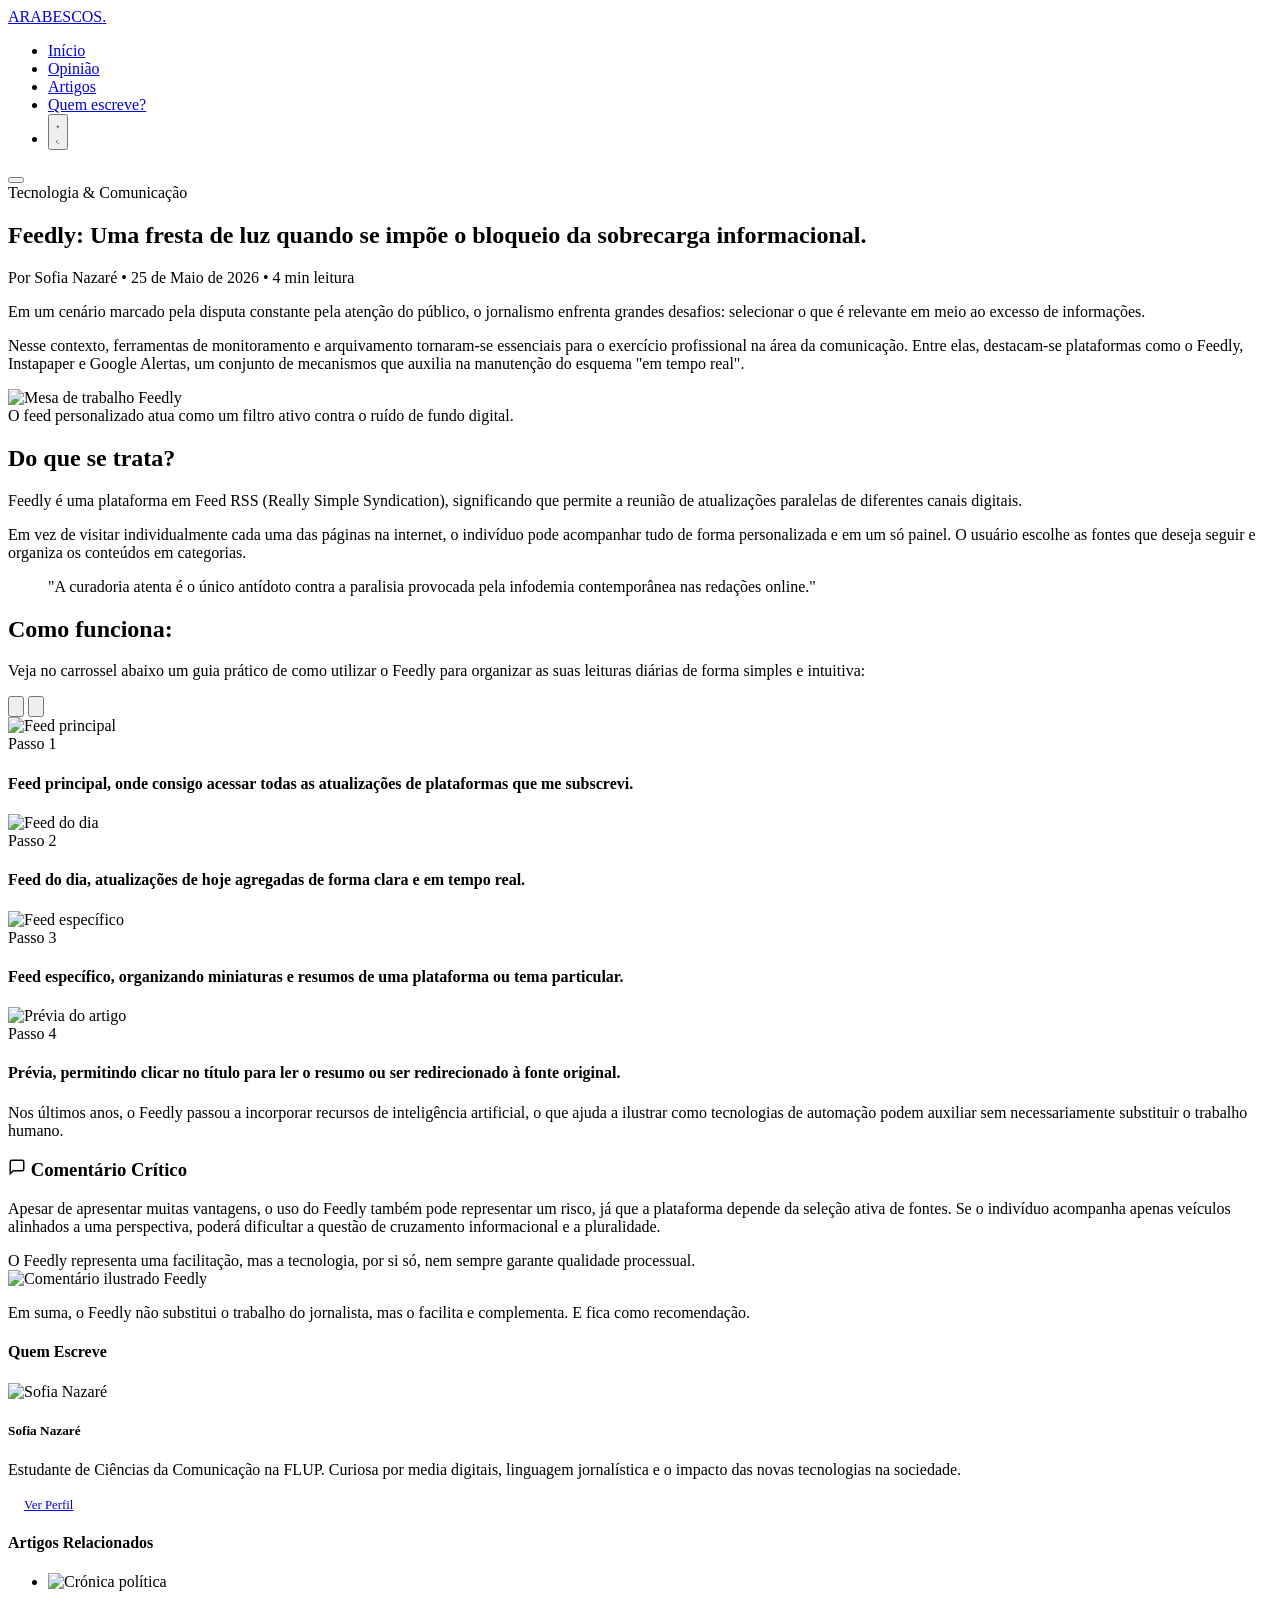
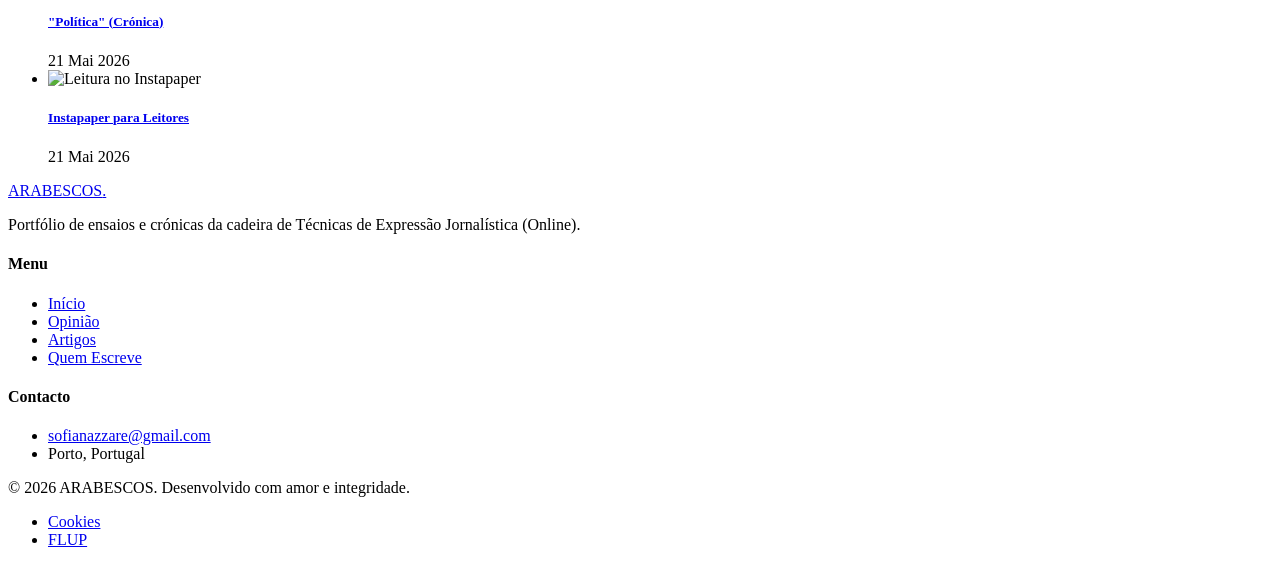
==== artigo-feedly.html @ 0fa6630d "Add files via upload primeiro push" ====
<!DOCTYPE html>
<html lang="pt" data-theme="light">
<head>
  <meta charset="UTF-8">
  <meta name="viewport" content="width=device-width, initial-scale=1.0">
  <meta http-equiv="X-UA-Compatible" content="ie=edge">
  
  <title>Feedly: Uma fresta de luz | ARABESCOS</title>
  <meta name="description" content="Feedly: Uma fresta de luz quando se impõe o bloqueio da sobrecarga informacional. Leia o artigo de Sofia Nazaré.">
  <meta name="keywords" content="feedly, rss, fluxos informacionais, sobrecarga de informação, jornalismo">
  <meta name="author" content="Sofia Nazaré">
  
  <link rel="icon" href="https://duyn491kcolsw.cloudfront.net/files/2s/2sd/2sd9d9.ico" type="image/x-icon">
  <link rel="stylesheet" href="css/style.css">
</head>
<body>

  <!-- Reading Progress Bar -->
  <div class="reading-progress-container">
    <div id="reading-progress" class="reading-progress-bar"></div>
  </div>

  <!-- Main Header -->
  <header class="main-header" id="main-header">
    <div class="container header-container">
      <a href="index.html" class="logo" id="logo-brand">
        ARABESCOS<span>.</span>
      </a>
      
      <nav>
        <ul class="nav-menu" id="nav-menu">
          <li><a href="index.html" class="nav-link" id="nav-home">Início</a></li>
          <li><a href="opiniao.html" class="nav-link active" id="nav-opiniao">Opinião</a></li>
          <li><a href="artigos.html" class="nav-link" id="nav-artigos">Artigos</a></li>
          <li><a href="sobre-nos.html" class="nav-link" id="nav-about">Quem escreve?</a></li>
          <li class="theme-toggle-container">
            <button id="theme-toggle" class="theme-toggle-btn" aria-label="Alternar Tema Claro/Escuro">
              <svg class="sun-icon" viewBox="0 0 24 24">
                <path d="M12 7c-2.76 0-5 2.24-5 5s2.24 5 5 5 5-2.24 5-5-2.24-5-5-5zM2 13h2c.55 0 1-.45 1-1s-.45-1-1-1H2c-.55 0-1 .45-1 1s.45 1 1 1zm18 0h2c.55 0 1-.45 1-1s-.45-1-1-1h-2c-.55 0-1 .45-1 1s.45 1 1 1zM11 2v2c0 .55.45 1 1 1s1-.45 1-1V2c0-.55-.45-1-1-1s-1 .45-1 1zm0 18v2c0 .55.45 1 1 1s1-.45 1-1v-2c0-.55-.45-1-1-1s-1 .45-1 1zM5.99 4.58c-.39-.39-1.03-.39-1.41 0s-.39 1.03 0 1.41l1.06 1.06c.39.39 1.03.39 1.41 0s.39-1.03 0-1.41L5.99 4.58zm12.37 12.37c-.39-.39-1.03-.39-1.41 0s-.39 1.03 0 1.41l1.06 1.06c.39.39 1.03.39 1.41 0s.39-1.03 0-1.41l-1.06-1.06zm1.06-12.37c-.39-.39-1.03-.39-1.41 0l-1.06 1.06c-.39.39-.39 1.03 0 1.41s1.03.39 1.41 0l1.06-1.06c.39-.38.39-1.02 0-1.41zm-12.37 12.37c-.39-.39-1.03-.39-1.41 0l-1.06 1.06c-.39.39-.39 1.03 0 1.41s1.03.39 1.41 0l1.06-1.06c.38-.39.38-1.03 0-1.41z"/>
              </svg>
              <svg class="moon-icon" viewBox="0 0 24 24">
                <path d="M12.3 22h-.1c-5.5 0-10-4.5-10-10C2.2 6.8 6.3 2.5 11.5 2c.5-.1 1 .3 1 .8s-.2.9-.7 1.1c-3.6 1.3-6 4.7-6 8.5 0 4.7 3.9 8.5 8.7 8.5 2.5 0 4.8-1.1 6.4-2.9.3-.4.9-.5 1.3-.2s.5.9.2 1.3c-2 2.4-5 3.9-8.1 3.9z"/>
              </svg>
            </button>
          </li>
        </ul>
      </nav>
      
      <button class="mobile-toggle" id="menu-toggle" aria-label="Abrir Menu">
        <span></span>
        <span></span>
        <span></span>
      </button>
    </div>
  </header>

  <!-- Article Header -->
  <section class="article-header fade-in">
    <div class="container">
      <span class="article-header-meta">Tecnologia & Comunicação</span>
      <h1 class="article-header-title">Feedly: Uma fresta de luz quando se impõe o bloqueio da sobrecarga informacional.</h1>
      <div class="article-header-info">
        <span>Por Sofia Nazaré</span>
        <span>•</span>
        <span>25 de Maio de 2026</span>
        <span>•</span>
        <span>4 min leitura</span>
      </div>
    </div>
  </section>

  <!-- Post Layout -->
  <main class="container post-layout fade-in">
    <!-- Article Body -->
    <article class="post-body">
      <p>Em um cenário marcado pela disputa constante pela atenção do público, o jornalismo enfrenta grandes desafios: selecionar o que é relevante em meio ao excesso de informações.</p>
      
      <p>Nesse contexto, ferramentas de monitoramento e arquivamento tornaram-se essenciais para o exercício profissional na área da comunicação. Entre elas, destacam-se plataformas como o Feedly, Instapaper e Google Alertas, um conjunto de mecanismos que auxilia na manutenção do esquema "em tempo real".</p>
      
      <div class="post-image-box">
        <img src="https://83acf21416.cbaul-cdnwnd.com/0bd7acf3192e547ef66bab210b5537e1/200000068-332bd332be/WhatsApp%20Image%202026-05-22%20at%2011.35.14-0.jpeg?ph=83acf21416" alt="Mesa de trabalho Feedly">
        <div class="post-image-caption">O feed personalizado atua como um filtro ativo contra o ruído de fundo digital.</div>
      </div>

      <h2>Do que se trata?</h2>
      <p>Feedly é uma plataforma em Feed RSS (Really Simple Syndication), significando que permite a reunião de atualizações paralelas de diferentes canais digitais.</p>
      
      <p>Em vez de visitar individualmente cada uma das páginas na internet, o indivíduo pode acompanhar tudo de forma personalizada e em um só painel. O usuário escolhe as fontes que deseja seguir e organiza os conteúdos em categorias.</p>

      <blockquote>
        <p>"A curadoria atenta é o único antídoto contra a paralisia provocada pela infodemia contemporânea nas redações online."</p>
      </blockquote>

      <h2>Como funciona:</h2>
      <p>Veja no carrossel abaixo um guia prático de como utilizar o Feedly para organizar as suas leituras diárias de forma simples e intuitiva:</p>

      <!-- Carousel Component -->
      <div class="carousel-widget">
        <button class="carousel-btn carousel-btn-prev" aria-label="Slide anterior">
          <svg viewBox="0 0 24 24"><path d="M15 18l-6-6 6-6" stroke="currentColor" stroke-width="2" stroke-linecap="round" stroke-linejoin="round" fill="none"/></svg>
        </button>
        <button class="carousel-btn carousel-btn-next" aria-label="Próximo slide">
          <svg viewBox="0 0 24 24"><path d="M9 18l6-6-6-6" stroke="currentColor" stroke-width="2" stroke-linecap="round" stroke-linejoin="round" fill="none"/></svg>
        </button>

        <div class="carousel-container">
          <!-- Slide 1 -->
          <div class="carousel-slide">
            <div class="carousel-img-container">
              <img src="https://83acf21416.cbaul-cdnwnd.com/0bd7acf3192e547ef66bab210b5537e1/200000066-40ae740ae8/WhatsApp%20Image%202026-05-22%20at%2011.35.14.jpeg?ph=83acf21416" alt="Feed principal" class="carousel-img">
            </div>
            <div class="carousel-slide-content">
              <span class="carousel-slide-number">Passo 1</span>
              <h4 class="carousel-slide-title">Feed principal, onde consigo acessar todas as atualizações de plataformas que me subscrevi.</h4>
            </div>
          </div>
          <!-- Slide 2 -->
          <div class="carousel-slide">
            <div class="carousel-img-container">
              <img src="https://83acf21416.cbaul-cdnwnd.com/0bd7acf3192e547ef66bab210b5537e1/200000070-5a5155a517/WhatsApp%20Image%202026-05-22%20at%2011.38.28.jpeg?ph=83acf21416" alt="Feed do dia" class="carousel-img">
            </div>
            <div class="carousel-slide-content">
              <span class="carousel-slide-number">Passo 2</span>
              <h4 class="carousel-slide-title">Feed do dia, atualizações de hoje agregadas de forma clara e em tempo real.</h4>
            </div>
          </div>
          <!-- Slide 3 -->
          <div class="carousel-slide">
            <div class="carousel-img-container">
              <img src="https://83acf21416.cbaul-cdnwnd.com/0bd7acf3192e547ef66bab210b5537e1/200000072-c37d8c37da/WhatsApp%20Image%202026-05-22%20at%2011.39.54.jpeg?ph=83acf21416" alt="Feed específico" class="carousel-img">
            </div>
            <div class="carousel-slide-content">
              <span class="carousel-slide-number">Passo 3</span>
              <h4 class="carousel-slide-title">Feed específico, organizando miniaturas e resumos de uma plataforma ou tema particular.</h4>
            </div>
          </div>
          <!-- Slide 4 -->
          <div class="carousel-slide">
            <div class="carousel-img-container">
              <img src="https://83acf21416.cbaul-cdnwnd.com/0bd7acf3192e547ef66bab210b5537e1/200000074-599385993a/WhatsApp%20Image%202026-05-22%20at%2011.49.11.jpeg?ph=83acf21416" alt="Prévia do artigo" class="carousel-img">
            </div>
            <div class="carousel-slide-content">
              <span class="carousel-slide-number">Passo 4</span>
              <h4 class="carousel-slide-title">Prévia, permitindo clicar no título para ler o resumo ou ser redirecionado à fonte original.</h4>
            </div>
          </div>
        </div>
        
        <div class="carousel-indicators"></div>
      </div>

      <p>Nos últimos anos, o Feedly passou a incorporar recursos de inteligência artificial, o que ajuda a ilustrar como tecnologias de automação podem auxiliar sem necessariamente substituir o trabalho humano.</p>

      <!-- Highlight Commentary -->
      <div class="commentary-box">
        <h3 class="commentary-title">
          <svg width="18" height="18" viewBox="0 0 24 24" fill="none" stroke="currentColor" stroke-width="2"><path d="M21 15a2 2 0 0 1-2 2H7l-4 4V5a2 2 0 0 1 2-2h14a2 2 0 0 1 2 2z"/></svg>
          Comentário Crítico
        </h3>
        <p>Apesar de apresentar muitas vantagens, o uso do Feedly também pode representar um risco, já que a plataforma depende da seleção ativa de fontes. Se o indivíduo acompanha apenas veículos alinhados a uma perspectiva, poderá dificultar a questão de cruzamento informacional e a pluralidade.</p>
        <p style="margin-bottom: 0;">O Feedly representa uma facilitação, mas a tecnologia, por si só, nem sempre garante qualidade processual.</p>
      </div>

      <div class="post-image-box">
        <img src="https://83acf21416.cbaul-cdnwnd.com/0bd7acf3192e547ef66bab210b5537e1/200000076-62f0262f04/WhatsApp%20Image%202026-05-22%20at%2012.28.25.jpeg?ph=83acf21416" alt="Comentário ilustrado Feedly">
      </div>

      <p>Em suma, o Feedly não substitui o trabalho do jornalista, mas o facilita e complementa. E fica como recomendação.</p>
    </article>

    <!-- Sidebar widgets -->
    <aside class="post-sidebar">
      <!-- Author Profile -->
      <div class="sidebar-widget">
        <h4 class="widget-title">Quem Escreve</h4>
        <div class="author-mini">
          <img src="https://83acf21416.cbaul-cdnwnd.com/0bd7acf3192e547ef66bab210b5537e1/200000002-5c93e5c940/WhatsApp%20Image%202026-03-25%20at%2023.38.52%20%281%29.jpeg?ph=83acf21416" alt="Sofia Nazaré" class="author-mini-img">
          <h5 class="author-mini-name">Sofia Nazaré</h5>
          <p class="author-mini-bio">Estudante de Ciências da Comunicação na FLUP. Curiosa por media digitais, linguagem jornalística e o impacto das novas tecnologias na sociedade.</p>
          <a href="sobre-nos.html" class="btn btn-outline" style="font-size:0.8rem; padding:0.5rem 1rem;">Ver Perfil</a>
        </div>
      </div>

      <!-- Related articles list -->
      <div class="sidebar-widget">
        <h4 class="widget-title">Artigos Relacionados</h4>
        <ul class="related-list">
          <li class="related-item">
            <img src="https://83acf21416.cbaul-cdnwnd.com/0bd7acf3192e547ef66bab210b5537e1/200000013-90c0790c09/WhatsApp%20Image%202026-03-26%20at%2000.16.03.webp?ph=83acf21416" alt="Crónica política" class="related-img">
            <div class="related-info">
              <h5 class="related-title"><a href="artigo-politica.html">"Política" (Crónica)</a></h5>
              <span class="related-date">21 Mai 2026</span>
            </div>
          </li>
          <li class="related-item">
            <img src="https://83acf21416.cbaul-cdnwnd.com/0bd7acf3192e547ef66bab210b5537e1/200000061-aa2aaaa2ad/WhatsApp%20Image%202026-05-20%20at%2014.17.01.webp?ph=83acf21416" alt="Leitura no Instapaper" class="related-img">
            <div class="related-info">
              <h5 class="related-title"><a href="artigo-instapaper.html">Instapaper para Leitores</a></h5>
              <span class="related-date">21 Mai 2026</span>
            </div>
          </li>
        </ul>
      </div>
    </aside>
  </main>

  <!-- Footer Component -->
  <footer class="main-footer" id="main-footer">
    <div class="container footer-grid">
      <div class="footer-brand">
        <a href="index.html" class="footer-logo">ARABESCOS<span>.</span></a>
        <p class="footer-desc">Portfólio de ensaios e crónicas da cadeira de Técnicas de Expressão Jornalística (Online).</p>
      </div>
      
      <div class="footer-links-widget">
        <h4 class="footer-widget-title">Menu</h4>
        <ul class="footer-links">
          <li><a href="index.html" class="footer-link">Início</a></li>
          <li><a href="opiniao.html" class="footer-link">Opinião</a></li>
          <li><a href="artigos.html" class="footer-link">Artigos</a></li>
          <li><a href="sobre-nos.html" class="footer-link">Quem Escreve</a></li>
        </ul>
      </div>

      <div class="footer-links-widget">
        <h4 class="footer-widget-title">Contacto</h4>
        <ul class="footer-links">
          <li><a href="mailto:sofianazzare@gmail.com" class="footer-link">sofianazzare@gmail.com</a></li>
          <li class="footer-link">Porto, Portugal</li>
        </ul>
      </div>
    </div>
    
    <div class="container footer-bottom">
      <div class="footer-copyright">
        &copy; 2026 ARABESCOS. Desenvolvido com amor e integridade.
      </div>
      <ul class="footer-bottom-links">
        <li><a href="#" class="footer-bottom-link">Cookies</a></li>
        <li><a href="https://www.flup.up.pt" target="_blank" class="footer-bottom-link">FLUP</a></li>
      </ul>
    </div>
  </footer>

  <script src="js/main.js"></script>
</body>
</html>
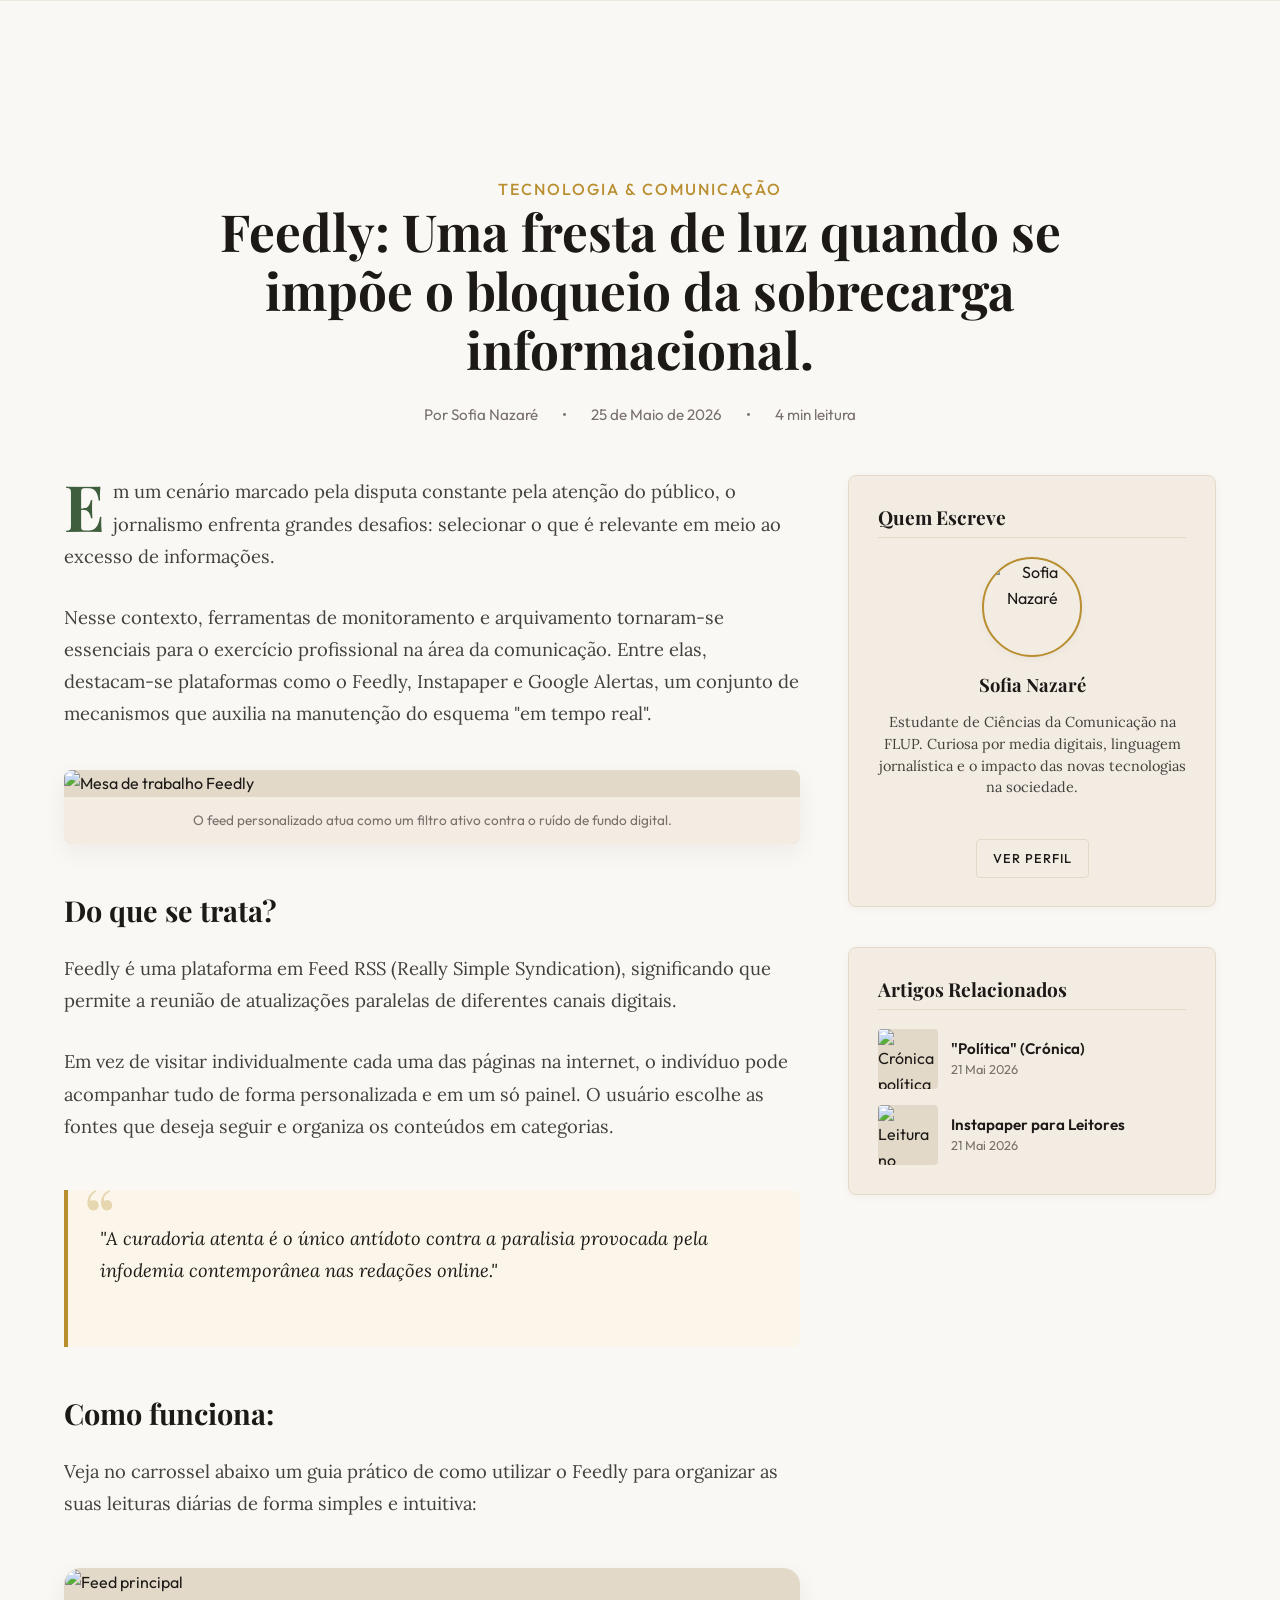
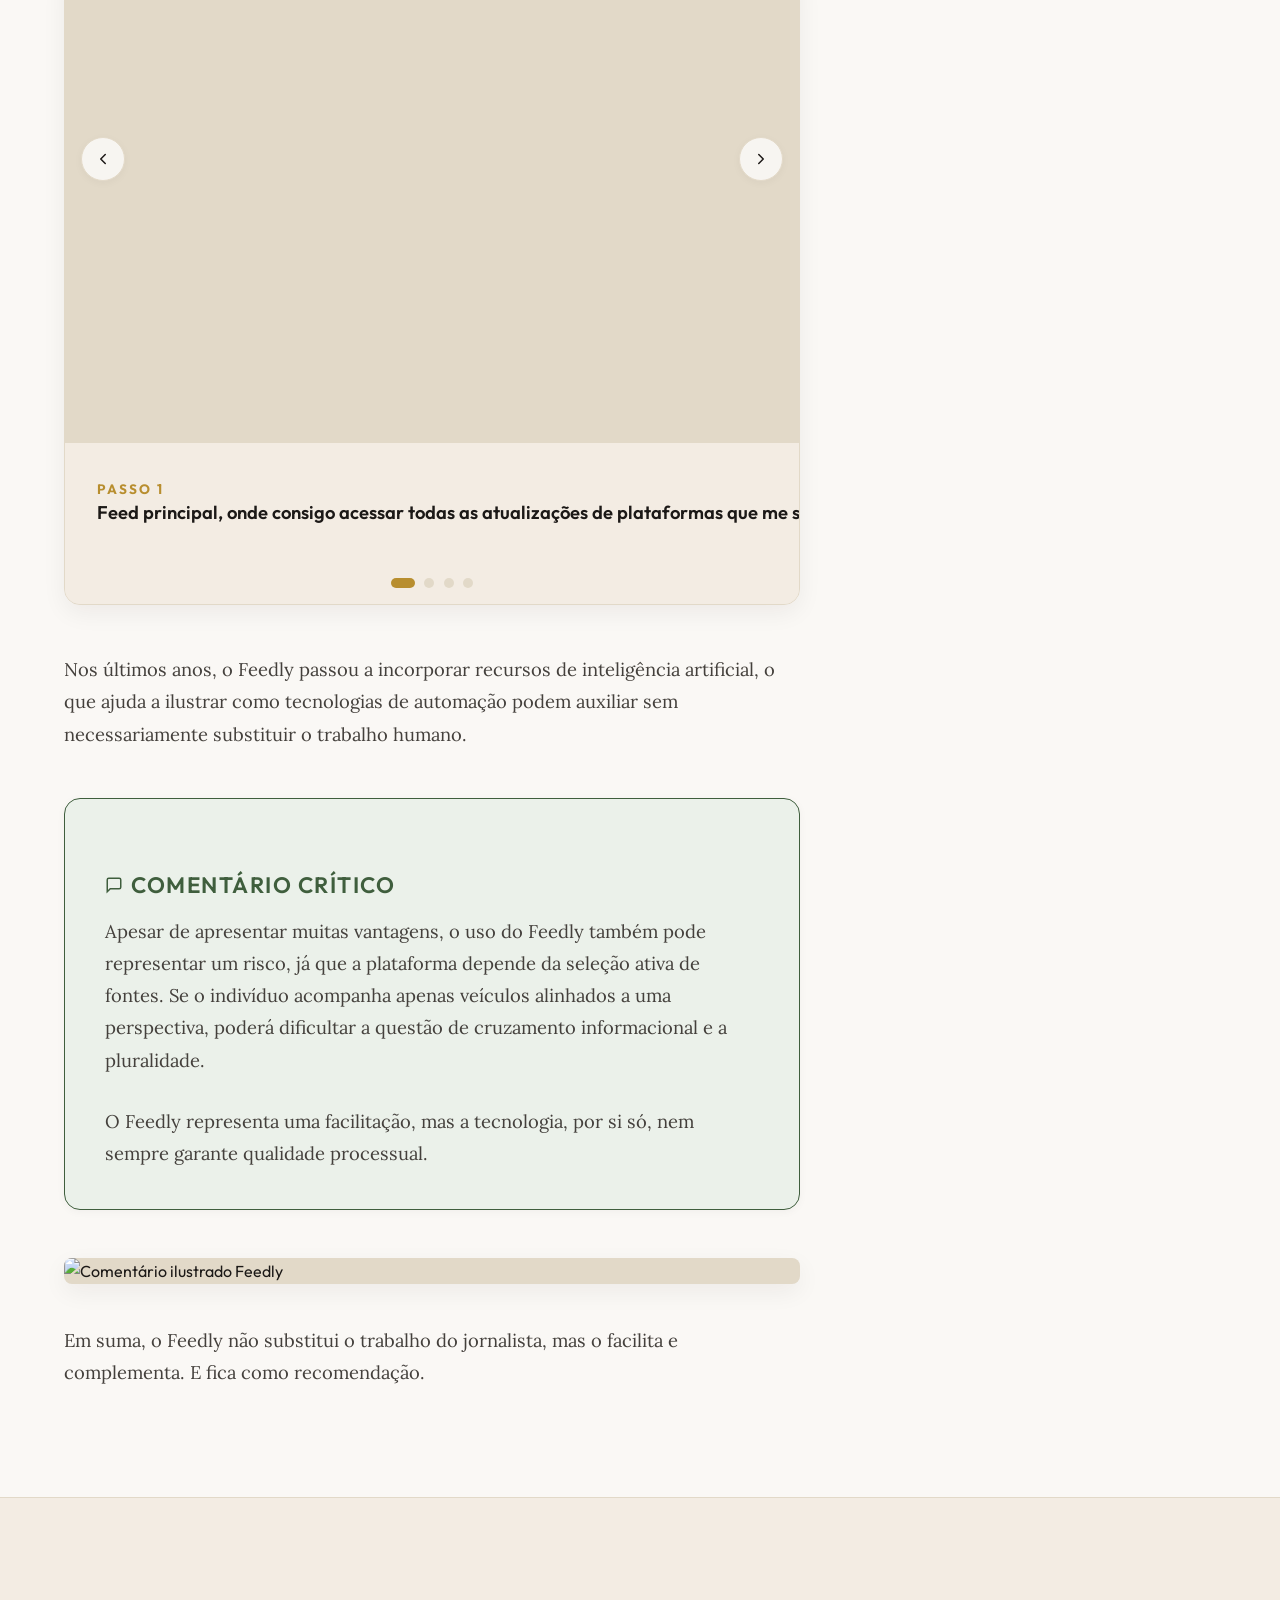
==== commit c3168990: "Add files via upload" ====
--- a/artigo-feedly.html
+++ b/artigo-feedly.html
@@ -20,39 +20,8 @@
     <div id="reading-progress" class="reading-progress-bar"></div>
   </div>
 
-  <!-- Main Header -->
-  <header class="main-header" id="main-header">
-    <div class="container header-container">
-      <a href="index.html" class="logo" id="logo-brand">
-        ARABESCOS<span>.</span>
-      </a>
-      
-      <nav>
-        <ul class="nav-menu" id="nav-menu">
-          <li><a href="index.html" class="nav-link" id="nav-home">Início</a></li>
-          <li><a href="opiniao.html" class="nav-link active" id="nav-opiniao">Opinião</a></li>
-          <li><a href="artigos.html" class="nav-link" id="nav-artigos">Artigos</a></li>
-          <li><a href="sobre-nos.html" class="nav-link" id="nav-about">Quem escreve?</a></li>
-          <li class="theme-toggle-container">
-            <button id="theme-toggle" class="theme-toggle-btn" aria-label="Alternar Tema Claro/Escuro">
-              <svg class="sun-icon" viewBox="0 0 24 24">
-                <path d="M12 7c-2.76 0-5 2.24-5 5s2.24 5 5 5 5-2.24 5-5-2.24-5-5-5zM2 13h2c.55 0 1-.45 1-1s-.45-1-1-1H2c-.55 0-1 .45-1 1s.45 1 1 1zm18 0h2c.55 0 1-.45 1-1s-.45-1-1-1h-2c-.55 0-1 .45-1 1s.45 1 1 1zM11 2v2c0 .55.45 1 1 1s1-.45 1-1V2c0-.55-.45-1-1-1s-1 .45-1 1zm0 18v2c0 .55.45 1 1 1s1-.45 1-1v-2c0-.55-.45-1-1-1s-1 .45-1 1zM5.99 4.58c-.39-.39-1.03-.39-1.41 0s-.39 1.03 0 1.41l1.06 1.06c.39.39 1.03.39 1.41 0s.39-1.03 0-1.41L5.99 4.58zm12.37 12.37c-.39-.39-1.03-.39-1.41 0s-.39 1.03 0 1.41l1.06 1.06c.39.39 1.03.39 1.41 0s.39-1.03 0-1.41l-1.06-1.06zm1.06-12.37c-.39-.39-1.03-.39-1.41 0l-1.06 1.06c-.39.39-.39 1.03 0 1.41s1.03.39 1.41 0l1.06-1.06c.39-.38.39-1.02 0-1.41zm-12.37 12.37c-.39-.39-1.03-.39-1.41 0l-1.06 1.06c-.39.39-.39 1.03 0 1.41s1.03.39 1.41 0l1.06-1.06c.38-.39.38-1.03 0-1.41z"/>
-              </svg>
-              <svg class="moon-icon" viewBox="0 0 24 24">
-                <path d="M12.3 22h-.1c-5.5 0-10-4.5-10-10C2.2 6.8 6.3 2.5 11.5 2c.5-.1 1 .3 1 .8s-.2.9-.7 1.1c-3.6 1.3-6 4.7-6 8.5 0 4.7 3.9 8.5 8.7 8.5 2.5 0 4.8-1.1 6.4-2.9.3-.4.9-.5 1.3-.2s.5.9.2 1.3c-2 2.4-5 3.9-8.1 3.9z"/>
-              </svg>
-            </button>
-          </li>
-        </ul>
-      </nav>
-      
-      <button class="mobile-toggle" id="menu-toggle" aria-label="Abrir Menu">
-        <span></span>
-        <span></span>
-        <span></span>
-      </button>
-    </div>
-  </header>
+  <!-- Main Header Placeholder -->
+  <header class="main-header" id="main-header"></header>
 
   <!-- Article Header -->
   <section class="article-header fade-in">
@@ -204,43 +173,8 @@
     </aside>
   </main>
 
-  <!-- Footer Component -->
-  <footer class="main-footer" id="main-footer">
-    <div class="container footer-grid">
-      <div class="footer-brand">
-        <a href="index.html" class="footer-logo">ARABESCOS<span>.</span></a>
-        <p class="footer-desc">Portfólio de ensaios e crónicas da cadeira de Técnicas de Expressão Jornalística (Online).</p>
-      </div>
-      
-      <div class="footer-links-widget">
-        <h4 class="footer-widget-title">Menu</h4>
-        <ul class="footer-links">
-          <li><a href="index.html" class="footer-link">Início</a></li>
-          <li><a href="opiniao.html" class="footer-link">Opinião</a></li>
-          <li><a href="artigos.html" class="footer-link">Artigos</a></li>
-          <li><a href="sobre-nos.html" class="footer-link">Quem Escreve</a></li>
-        </ul>
-      </div>
-
-      <div class="footer-links-widget">
-        <h4 class="footer-widget-title">Contacto</h4>
-        <ul class="footer-links">
-          <li><a href="mailto:sofianazzare@gmail.com" class="footer-link">sofianazzare@gmail.com</a></li>
-          <li class="footer-link">Porto, Portugal</li>
-        </ul>
-      </div>
-    </div>
-    
-    <div class="container footer-bottom">
-      <div class="footer-copyright">
-        &copy; 2026 ARABESCOS. Desenvolvido com amor e integridade.
-      </div>
-      <ul class="footer-bottom-links">
-        <li><a href="#" class="footer-bottom-link">Cookies</a></li>
-        <li><a href="https://www.flup.up.pt" target="_blank" class="footer-bottom-link">FLUP</a></li>
-      </ul>
-    </div>
-  </footer>
+  <!-- Footer Component Placeholder -->
+  <footer class="main-footer" id="main-footer"></footer>
 
   <script src="js/main.js"></script>
 </body>
--- a/css/style.css
+++ b/css/style.css
@@ -0,0 +1,1523 @@
+@import url('https://fonts.googleapis.com/css2?family=Inter:wght@300;400;500;600&family=Lora:ital,wght@0,400;0,500;0,600;1,400&family=Playfair+Display:ital,wght@0,400;0,600;0,700;1,400&family=Outfit:wght@300;400;500;600;700&display=swap');
+
+/* ==========================================================================
+   CSS VARIABLES & DESIGN SYSTEM (THEMES)
+   ========================================================================== */
+:root {
+  /* Colors - Light Theme (Default) */
+  --bg-primary: #FAF8F5;
+  /* Delicate cream paper */
+  --bg-secondary: #F3ECE3;
+  /* Warm greyish beige */
+  --bg-tertiary: #E8DEC9;
+  /* Deep accent beige */
+  --text-primary: #1C1917;
+  /* Warm charcoal */
+  --text-secondary: #44403C;
+  /* Stone grey */
+  --text-muted: #78716C;
+  /* Cool taupe */
+
+  --accent-green: #3F5E3D;
+  /* Sage Forest Green */
+  --accent-green-light: #EBF1EA;
+  --accent-gold: #B88E2F;
+  /* Rich Ochre Gold */
+  --accent-gold-light: #FBF6E9;
+
+  --border-color: #E2D9C8;
+  --selection-bg: #E3D4B6;
+  --selection-color: #1C1917;
+
+  /* Shadows & Elevations */
+  --shadow-sm: 0 2px 8px rgba(28, 25, 23, 0.04);
+  --shadow-md: 0 8px 24px rgba(28, 25, 23, 0.06);
+  --shadow-lg: 0 16px 48px rgba(28, 25, 23, 0.1);
+  --shadow-accent: 0 8px 30px rgba(63, 94, 61, 0.12);
+
+  /* Borders & Radii */
+  --radius-sm: 4px;
+  --radius-md: 8px;
+  --radius-lg: 16px;
+  --radius-round: 50%;
+
+  /* Transitions */
+  --transition-smooth: all 0.4s cubic-bezier(0.25, 0.8, 0.25, 1);
+  --transition-fast: all 0.2s ease;
+
+  /* Fonts */
+  --font-serif-heading: 'Playfair Display', Georgia, serif;
+  --font-serif-body: 'Lora', Palatino, serif;
+  --font-sans: 'Outfit', 'Inter', sans-serif;
+}
+
+[data-theme="dark"] {
+  /* Colors - Dark Theme */
+  --bg-primary: #0F0E0D;
+  /* Deep obsidian black */
+  --bg-secondary: #1A1816;
+  /* Charcoal ash card */
+  --bg-tertiary: #262320;
+  /* Dark bronze accent */
+  --text-primary: #F4F2EE;
+  /* Bright ivory */
+  --text-secondary: #D4CECE;
+  /* Silver stone */
+  --text-muted: #8E8883;
+  /* Muted ash */
+
+  --accent-green: #7BA078;
+  /* Brighter Sage Green */
+  --accent-green-light: #1A2219;
+  --accent-gold: #D6A845;
+  /* Antique gold */
+  --accent-gold-light: #2A2110;
+
+  --border-color: #2D2824;
+  --selection-bg: #4F432B;
+  --selection-color: #F4F2EE;
+
+  /* Shadows & Elevations */
+  --shadow-sm: 0 2px 8px rgba(0, 0, 0, 0.4);
+  --shadow-md: 0 8px 24px rgba(0, 0, 0, 0.6);
+  --shadow-lg: 0 16px 48px rgba(0, 0, 0, 0.8);
+  --shadow-accent: 0 8px 30px rgba(123, 160, 120, 0.15);
+}
+
+/* ==========================================================================
+   RESET & BASE STYLING
+   ========================================================================== */
+*,
+*::before,
+*::after {
+  box-sizing: border-box;
+  margin: 0;
+  padding: 0;
+}
+
+html {
+  font-size: 16px;
+  scroll-behavior: smooth;
+  -webkit-font-smoothing: antialiased;
+}
+
+body {
+  background-color: var(--bg-primary);
+  color: var(--text-primary);
+  font-family: var(--font-sans);
+  line-height: 1.625;
+  transition: var(--transition-smooth);
+  overflow-x: hidden;
+}
+
+::selection {
+  background-color: var(--selection-bg);
+  color: var(--selection-color);
+}
+
+/* Custom Scrollbar */
+::-webkit-scrollbar {
+  width: 10px;
+}
+
+::-webkit-scrollbar-track {
+  background: var(--bg-primary);
+}
+
+::-webkit-scrollbar-thumb {
+  background: var(--border-color);
+  border-radius: var(--radius-md);
+  border: 2px solid var(--bg-primary);
+}
+
+::-webkit-scrollbar-thumb:hover {
+  background: var(--text-muted);
+}
+
+/* Typography Base */
+h1,
+h2,
+h3,
+h4,
+h5,
+h6 {
+  font-family: var(--font-serif-heading);
+  font-weight: 700;
+  line-height: 1.25;
+  color: var(--text-primary);
+}
+
+p {
+  font-family: var(--font-serif-body);
+  font-size: 1.1rem;
+  color: var(--text-secondary);
+  margin-bottom: 1.5rem;
+}
+
+a {
+  color: var(--accent-green);
+  text-decoration: none;
+  transition: var(--transition-fast);
+}
+
+a:hover {
+  color: var(--accent-gold);
+}
+
+img {
+  max-width: 100%;
+  height: auto;
+  display: block;
+}
+
+/* ==========================================================================
+   REUSABLE UTILITIES & LAYOUTS
+   ========================================================================== */
+.container {
+  width: 100%;
+  max-width: 1200px;
+  margin: 0 auto;
+  padding: 0 1.5rem;
+}
+
+.section {
+  padding: 5rem 0;
+}
+
+.section-title {
+  font-size: 2.5rem;
+  text-align: center;
+  margin-bottom: 3rem;
+  position: relative;
+}
+
+.section-title::after {
+  content: '';
+  display: block;
+  width: 60px;
+  height: 2px;
+  background-color: var(--accent-gold);
+  margin: 1rem auto 0;
+}
+
+.text-center {
+  text-align: center;
+}
+
+/* Grid Layouts */
+.grid-2 {
+  display: grid;
+  grid-template-columns: repeat(2, 1fr);
+  gap: 2.5rem;
+}
+
+.grid-3 {
+  display: grid;
+  grid-template-columns: repeat(3, 1fr);
+  gap: 2rem;
+}
+
+@media (max-width: 900px) {
+
+  .grid-2,
+  .grid-3 {
+    grid-template-columns: 1fr;
+    gap: 2rem;
+  }
+}
+
+/* Premium Buttons */
+.btn {
+  display: inline-flex;
+  align-items: center;
+  gap: 0.5rem;
+  padding: 0.8rem 1.8rem;
+  font-family: var(--font-sans);
+  font-size: 0.95rem;
+  font-weight: 500;
+  text-transform: uppercase;
+  letter-spacing: 1px;
+  border-radius: var(--radius-sm);
+  transition: var(--transition-smooth);
+  cursor: pointer;
+  border: none;
+}
+
+.btn-primary {
+  background-color: var(--accent-green);
+  color: #FAF8F5;
+  box-shadow: var(--shadow-sm);
+}
+
+.btn-primary:hover {
+  background-color: var(--text-primary);
+  color: var(--bg-primary);
+  transform: translateY(-2px);
+  box-shadow: var(--shadow-accent);
+}
+
+.btn-outline {
+  background-color: transparent;
+  color: var(--text-primary);
+  border: 1px solid var(--border-color);
+}
+
+.btn-outline:hover {
+  border-color: var(--accent-gold);
+  color: var(--accent-gold);
+  transform: translateY(-2px);
+}
+
+/* Page transitions */
+.fade-in {
+  animation: fadeIn 0.8s cubic-bezier(0.25, 0.8, 0.25, 1) forwards;
+}
+
+@keyframes fadeIn {
+  from {
+    opacity: 0;
+    transform: translateY(20px);
+  }
+
+  to {
+    opacity: 1;
+    transform: translateY(0);
+  }
+}
+
+/* ==========================================================================
+   HEADER / NAVIGATION COMPONENT
+   ========================================================================== */
+.main-header {
+  position: fixed;
+  top: 0;
+  left: 0;
+  width: 100%;
+  z-index: 1000;
+  background-color: rgba(250, 248, 245, 0.8);
+  backdrop-filter: blur(12px);
+  -webkit-backdrop-filter: blur(12px);
+  border-bottom: 1px solid rgba(226, 217, 200, 0.5);
+  transition: var(--transition-smooth);
+}
+
+[data-theme="dark"] .main-header {
+  background-color: rgba(15, 14, 13, 0.8);
+  border-bottom: 1px solid rgba(45, 40, 36, 0.5);
+}
+
+.header-scrolled {
+  box-shadow: var(--shadow-sm);
+  padding: 0.5rem 0;
+}
+
+.header-container {
+  display: flex;
+  justify-content: space-between;
+  align-items: center;
+  height: 80px;
+}
+
+.logo {
+  font-family: var(--font-serif-heading);
+  font-size: 1.6rem;
+  font-weight: 700;
+  color: var(--text-primary);
+  letter-spacing: 1.5px;
+  display: flex;
+  align-items: center;
+  gap: 4px;
+}
+
+.logo span {
+  color: var(--accent-gold);
+}
+
+/* Nav Menu */
+.nav-menu {
+  display: flex;
+  align-items: center;
+  gap: 2rem;
+  list-style: none;
+}
+
+.nav-link {
+  font-family: var(--font-sans);
+  font-weight: 500;
+  font-size: 0.95rem;
+  text-transform: uppercase;
+  color: var(--text-secondary);
+  letter-spacing: 0.5px;
+  position: relative;
+  padding: 0.5rem 0;
+}
+
+.nav-link::after {
+  content: '';
+  position: absolute;
+  bottom: 0;
+  left: 0;
+  width: 0;
+  height: 2px;
+  background-color: var(--accent-gold);
+  transition: var(--transition-fast);
+}
+
+.nav-link:hover {
+  color: var(--text-primary);
+}
+
+.nav-link:hover::after,
+.nav-link.active::after {
+  width: 100%;
+}
+
+/* Theme Toggle Button */
+.theme-toggle-btn {
+  background: none;
+  border: none;
+  cursor: pointer;
+  width: 40px;
+  height: 40px;
+  border-radius: var(--radius-round);
+  display: flex;
+  align-items: center;
+  justify-content: center;
+  color: var(--text-primary);
+  background-color: var(--bg-secondary);
+  transition: var(--transition-smooth);
+}
+
+.theme-toggle-btn:hover {
+  background-color: var(--border-color);
+  transform: rotate(20deg);
+}
+
+.theme-toggle-btn svg {
+  width: 20px;
+  height: 20px;
+  fill: currentColor;
+}
+
+.theme-toggle-btn .moon-icon {
+  display: none;
+}
+
+[data-theme="dark"] .theme-toggle-btn .sun-icon {
+  display: none;
+}
+
+[data-theme="dark"] .theme-toggle-btn .moon-icon {
+  display: block;
+}
+
+/* Mobile Menu Toggle */
+.mobile-toggle {
+  display: none;
+  background: none;
+  border: none;
+  cursor: pointer;
+  width: 30px;
+  height: 24px;
+  position: relative;
+}
+
+.mobile-toggle span {
+  display: block;
+  width: 100%;
+  height: 3px;
+  background-color: var(--text-primary);
+  position: absolute;
+  left: 0;
+  transition: var(--transition-fast);
+}
+
+.mobile-toggle span:nth-child(1) {
+  top: 0;
+}
+
+.mobile-toggle span:nth-child(2) {
+  top: 10px;
+}
+
+.mobile-toggle span:nth-child(3) {
+  top: 20px;
+}
+
+.mobile-toggle.active span:nth-child(1) {
+  transform: translateY(10px) rotate(45deg);
+}
+
+.mobile-toggle.active span:nth-child(2) {
+  opacity: 0;
+}
+
+.mobile-toggle.active span:nth-child(3) {
+  transform: translateY(-10px) rotate(-45deg);
+}
+
+@media (max-width: 768px) {
+  .mobile-toggle {
+    display: block;
+  }
+
+  .nav-menu {
+    position: fixed;
+    top: 80px;
+    right: -100%;
+    width: 80%;
+    max-width: 320px;
+    height: calc(100vh - 80px);
+    background-color: var(--bg-secondary);
+    border-left: 1px solid var(--border-color);
+    flex-direction: column;
+    padding: 3rem 2rem;
+    align-items: flex-start;
+    gap: 1.5rem;
+    transition: var(--transition-smooth);
+    box-shadow: var(--shadow-lg);
+  }
+
+  .nav-menu.active {
+    right: 0;
+  }
+
+  .theme-toggle-container {
+    margin-top: 1rem;
+  }
+}
+
+/* ==========================================================================
+   HERO / BANNER COMPONENTS
+   ========================================================================== */
+.hero-banner {
+  height: 20vh;
+  min-height: 480px;
+  position: relative;
+  background-color: #701111;
+  overflow: hidden;
+  display: flex;
+  align-items: center;
+  margin-top: 80px;
+}
+
+.hero-bg {
+  position: absolute;
+  top: 0;
+  left: 0;
+  width: 100%;
+  height: 100%;
+  object-fit: cover;
+  opacity: 0.5;
+  filter: grayscale(20%);
+}
+
+.hero-overlay {
+  position: absolute;
+  top: 0;
+  left: 0;
+  width: 100%;
+  height: 100%;
+  background: linear-gradient(to bottom, rgba(28, 25, 23, 0.3) 0%, rgba(28, 25, 23, 0.85) 100%);
+}
+
+.hero-content {
+  position: relative;
+  z-index: 2;
+  max-width: 800px;
+  margin: 0 auto;
+  text-align: center;
+  color: #FAF8F5;
+  padding: 0 1.5rem;
+}
+
+.hero-title {
+  font-size: 4.5rem;
+  font-weight: 700;
+  line-height: 1.1;
+  color: #FAF8F5;
+  margin-bottom: 1.5rem;
+  letter-spacing: 2px;
+  text-shadow: 0 4px 20px rgba(0, 0, 0, 0.3);
+}
+
+.hero-subtitle {
+  font-family: 'Helvetica Neue', sans-serif;
+  font-size: 1.4rem;
+  font-style: italic;
+  font-weight: 300;
+  color: #E2D9C8;
+}
+
+@media (max-width: 768px) {
+  .hero-title {
+    font-size: 3rem;
+  }
+
+  .hero-subtitle {
+    font-size: 1.1rem;
+  }
+}
+
+/* ==========================================================================
+   EDITORIAL PHOTO GALLERY COMPONENT
+   ========================================================================== */
+.editorial-gallery {
+  display: grid;
+  grid-template-columns: repeat(4, 1fr);
+  gap: 1.5rem;
+  margin-bottom: 4rem;
+}
+
+.gallery-item {
+  position: relative;
+  overflow: hidden;
+  border-radius: var(--radius-md);
+  box-shadow: var(--shadow-sm);
+  aspect-ratio: 3/4;
+  background-color: var(--bg-secondary);
+}
+
+.gallery-img {
+  width: 100%;
+  height: 100%;
+  object-fit: cover;
+  transition: var(--transition-smooth);
+  filter: contrast(95%) sepia(5%);
+}
+
+.gallery-overlay {
+  position: absolute;
+  top: 0;
+  left: 0;
+  width: 100%;
+  height: 100%;
+  background: linear-gradient(to top, rgba(28, 25, 23, 0.85) 0%, rgba(28, 25, 23, 0) 60%);
+  opacity: 0;
+  display: flex;
+  flex-direction: column;
+  justify-content: flex-end;
+  padding: 1.5rem;
+  transition: var(--transition-smooth);
+}
+
+.gallery-title {
+  color: #FAF8F5;
+  font-family: var(--font-sans);
+  font-size: 1rem;
+  font-weight: 500;
+  transform: translateY(10px);
+  transition: var(--transition-smooth);
+}
+
+.gallery-item:hover .gallery-img {
+  transform: scale(1.08);
+}
+
+.gallery-item:hover .gallery-overlay {
+  opacity: 1;
+}
+
+.gallery-item:hover .gallery-title {
+  transform: translateY(0);
+}
+
+@media (max-width: 900px) {
+  .editorial-gallery {
+    grid-template-columns: repeat(2, 1fr);
+  }
+}
+
+@media (max-width: 500px) {
+  .editorial-gallery {
+    grid-template-columns: 1fr;
+  }
+}
+
+/* ==========================================================================
+   BLOG CARDS & GRID COMPONENTS
+   ========================================================================== */
+.articles-grid {
+  display: grid;
+  grid-template-columns: repeat(3, 1fr);
+  gap: 2.5rem;
+}
+
+.article-card {
+  background-color: var(--bg-secondary);
+  border-radius: var(--radius-md);
+  overflow: hidden;
+  box-shadow: var(--shadow-sm);
+  border: 1px solid var(--border-color);
+  transition: var(--transition-smooth);
+  display: flex;
+  flex-direction: column;
+}
+
+.article-card:hover {
+  transform: translateY(-6px);
+  box-shadow: var(--shadow-lg);
+  border-color: var(--accent-gold);
+}
+
+.card-img-wrapper {
+  position: relative;
+  overflow: hidden;
+  aspect-ratio: 16/10;
+  background-color: var(--border-color);
+}
+
+.card-img {
+  width: 100%;
+  height: 100%;
+  object-fit: cover;
+  transition: var(--transition-smooth);
+}
+
+.article-card:hover .card-img {
+  transform: scale(1.05);
+}
+
+.card-tag {
+  position: absolute;
+  top: 1rem;
+  left: 1rem;
+  background-color: var(--accent-green);
+  color: #FAF8F5;
+  font-family: var(--font-sans);
+  font-size: 0.75rem;
+  font-weight: 600;
+  text-transform: uppercase;
+  letter-spacing: 1px;
+  padding: 0.3rem 0.8rem;
+  border-radius: var(--radius-sm);
+}
+
+.card-content {
+  padding: 1.5rem;
+  display: flex;
+  flex-direction: column;
+  flex-grow: 1;
+}
+
+.card-meta {
+  font-family: var(--font-sans);
+  font-size: 0.85rem;
+  color: var(--text-muted);
+  margin-bottom: 0.8rem;
+  display: flex;
+  align-items: center;
+  gap: 1rem;
+}
+
+.card-title {
+  font-size: 1.35rem;
+  margin-bottom: 1rem;
+  line-height: 1.3;
+}
+
+.card-title a {
+  color: var(--text-primary);
+}
+
+.card-title a:hover {
+  color: var(--accent-green);
+}
+
+.card-desc {
+  font-size: 0.95rem;
+  color: var(--text-secondary);
+  margin-bottom: 1.5rem;
+  line-height: 1.5;
+  flex-grow: 1;
+}
+
+.card-link {
+  font-family: var(--font-sans);
+  font-size: 0.9rem;
+  font-weight: 600;
+  text-transform: uppercase;
+  letter-spacing: 0.5px;
+  display: inline-flex;
+  align-items: center;
+  gap: 0.3rem;
+  color: var(--accent-green);
+  margin-top: auto;
+}
+
+.card-link svg {
+  width: 14px;
+  height: 14px;
+  fill: currentColor;
+  transition: var(--transition-fast);
+}
+
+.article-card:hover .card-link svg {
+  transform: translateX(4px);
+}
+
+@media (max-width: 900px) {
+  .articles-grid {
+    grid-template-columns: repeat(2, 1fr);
+  }
+}
+
+@media (max-width: 600px) {
+  .articles-grid {
+    grid-template-columns: 1fr;
+  }
+}
+
+/* ==========================================================================
+   CALL-TO-ACTION (CTA) BANNER
+   ========================================================================== */
+.cta-banner {
+  background-color: var(--bg-secondary);
+  border: 1px solid var(--border-color);
+  border-radius: var(--radius-lg);
+  padding: 4rem 3rem;
+  margin: 4rem 0;
+  text-align: center;
+  box-shadow: var(--shadow-md);
+  position: relative;
+  overflow: hidden;
+}
+
+.cta-banner::before {
+  content: 'S2';
+  position: absolute;
+  top: -20px;
+  right: -20px;
+  font-family: var(--font-serif-heading);
+  font-size: 10rem;
+  font-weight: 700;
+  color: var(--border-color);
+  opacity: 0.15;
+  pointer-events: none;
+}
+
+.cta-title {
+  font-size: 2.2rem;
+  margin-bottom: 1rem;
+}
+
+.cta-desc {
+  max-width: 600px;
+  margin: 0 auto 2rem;
+  font-size: 1.15rem;
+}
+
+/* ==========================================================================
+   ARTICLE / POETRY READER PAGES
+   ========================================================================== */
+.article-header {
+  padding: 6rem 0 3rem;
+  text-align: center;
+  margin-top: 80px;
+}
+
+.article-header-meta {
+  font-family: var(--font-sans);
+  font-weight: 500;
+  text-transform: uppercase;
+  letter-spacing: 2px;
+  color: var(--accent-gold);
+  margin-bottom: 1rem;
+}
+
+.article-header-title {
+  font-size: 3.2rem;
+  max-width: 900px;
+  margin: 0 auto 1.5rem;
+  line-height: 1.15;
+}
+
+.article-header-info {
+  display: flex;
+  justify-content: center;
+  align-items: center;
+  gap: 1.5rem;
+  font-family: var(--font-sans);
+  font-size: 0.95rem;
+  color: var(--text-muted);
+}
+
+.reading-progress-container {
+  position: fixed;
+  top: 80px;
+  left: 0;
+  width: 100%;
+  height: 4px;
+  z-index: 999;
+  background-color: transparent;
+}
+
+.reading-progress-bar {
+  width: 0%;
+  height: 100%;
+  background-color: var(--accent-gold);
+}
+
+/* Main Post Content */
+.post-layout {
+  display: grid;
+  grid-template-columns: 8fr 4fr;
+  gap: 3rem;
+  padding-bottom: 5rem;
+}
+
+.post-body {
+  background-color: var(--bg-primary);
+}
+
+.post-body p {
+  font-size: 1.15rem;
+  line-height: 1.75;
+  margin-bottom: 1.8rem;
+}
+
+/* Drop Caps */
+.post-body>p:first-of-type::first-letter {
+  font-family: var(--font-serif-heading);
+  font-size: 4rem;
+  font-weight: 700;
+  float: left;
+  line-height: 0.8;
+  margin-right: 0.5rem;
+  margin-top: 0.3rem;
+  color: var(--accent-green);
+}
+
+.post-body h2 {
+  font-size: 1.8rem;
+  margin: 3rem 0 1.5rem;
+}
+
+.post-body h3 {
+  font-size: 1.4rem;
+  margin: 2rem 0 1rem;
+  color: var(--accent-green);
+}
+
+.post-image-box {
+  margin: 2.5rem 0;
+  border-radius: var(--radius-md);
+  overflow: hidden;
+  box-shadow: var(--shadow-md);
+  background-color: var(--border-color);
+}
+
+.post-image-box img {
+  width: 100%;
+}
+
+.post-image-caption {
+  font-family: var(--font-sans);
+  font-size: 0.85rem;
+  color: var(--text-muted);
+  text-align: center;
+  padding: 0.8rem;
+  background-color: var(--bg-secondary);
+  border-top: 1px solid var(--border-color);
+}
+
+/* Premium Blockquote */
+blockquote {
+  margin: 3rem 0;
+  padding: 2rem;
+  background-color: var(--accent-gold-light);
+  border-left: 4px solid var(--accent-gold);
+  border-radius: 0 var(--radius-md) var(--radius-md) 0;
+  position: relative;
+}
+
+[data-theme="dark"] blockquote {
+  background-color: var(--accent-gold-light);
+}
+
+blockquote p {
+  font-family: var(--font-serif-body);
+  font-style: italic;
+  font-size: 1.25rem;
+  color: var(--text-primary);
+  margin-bottom: 0;
+  line-height: 1.6;
+}
+
+blockquote::before {
+  content: '“';
+  position: absolute;
+  top: -15px;
+  left: 15px;
+  font-family: var(--font-serif-heading);
+  font-size: 5rem;
+  color: var(--accent-gold);
+  opacity: 0.3;
+  line-height: 1;
+}
+
+/* Highlight Box / Commentary */
+.commentary-box {
+  margin: 3rem 0;
+  padding: 2.5rem;
+  background-color: var(--accent-green-light);
+  border: 1px solid var(--accent-green);
+  border-radius: var(--radius-lg);
+  box-shadow: var(--shadow-sm);
+}
+
+.commentary-title {
+  font-family: var(--font-sans);
+  font-size: 1.1rem;
+  font-weight: 600;
+  text-transform: uppercase;
+  letter-spacing: 1.5px;
+  color: var(--accent-green);
+  margin-bottom: 1rem;
+  display: flex;
+  align-items: center;
+  gap: 0.5rem;
+}
+
+/* Sidebar components */
+.post-sidebar {
+  position: sticky;
+  top: 110px;
+  height: fit-content;
+  display: flex;
+  flex-direction: column;
+  gap: 2.5rem;
+}
+
+.sidebar-widget {
+  background-color: var(--bg-secondary);
+  border: 1px solid var(--border-color);
+  border-radius: var(--radius-md);
+  padding: 1.8rem;
+  box-shadow: var(--shadow-sm);
+}
+
+.widget-title {
+  font-size: 1.2rem;
+  margin-bottom: 1.2rem;
+  border-bottom: 1px solid var(--border-color);
+  padding-bottom: 0.5rem;
+}
+
+.author-mini {
+  display: flex;
+  flex-direction: column;
+  align-items: center;
+  text-align: center;
+  gap: 1rem;
+}
+
+.author-mini-img {
+  width: 100px;
+  height: 100px;
+  border-radius: var(--radius-round);
+  object-fit: cover;
+  border: 2px solid var(--accent-gold);
+  box-shadow: var(--shadow-sm);
+}
+
+.author-mini-name {
+  font-family: var(--font-serif-heading);
+  font-size: 1.15rem;
+  font-weight: 700;
+}
+
+.author-mini-bio {
+  font-size: 0.9rem;
+  color: var(--text-secondary);
+  line-height: 1.5;
+}
+
+/* Related articles widget list */
+.related-list {
+  list-style: none;
+  display: flex;
+  flex-direction: column;
+  gap: 1rem;
+}
+
+.related-item {
+  display: flex;
+  gap: 0.8rem;
+  align-items: center;
+}
+
+.related-img {
+  width: 60px;
+  height: 60px;
+  border-radius: var(--radius-sm);
+  object-fit: cover;
+  background-color: var(--border-color);
+}
+
+.related-info {
+  display: flex;
+  flex-direction: column;
+}
+
+.related-title {
+  font-family: var(--font-sans);
+  font-size: 0.95rem;
+  font-weight: 600;
+  line-height: 1.3;
+}
+
+.related-title a {
+  color: var(--text-primary);
+}
+
+.related-title a:hover {
+  color: var(--accent-green);
+}
+
+.related-date {
+  font-size: 0.8rem;
+  color: var(--text-muted);
+}
+
+@media (max-width: 900px) {
+  .post-layout {
+    grid-template-columns: 1fr;
+    gap: 3rem;
+  }
+
+  .post-sidebar {
+    position: static;
+  }
+}
+
+/* ==========================================================================
+   POETRY DESIGN (Minimalist Literary Layout)
+   ========================================================================== */
+.poetry-container {
+  max-width: 650px;
+  margin: 0 auto;
+  padding: 4rem 2rem;
+  border-radius: var(--radius-lg);
+  border: 1px solid var(--border-color);
+  box-shadow: var(--shadow-sm);
+  background-color: var(--bg-secondary);
+}
+
+.poetry-body {
+  text-align: center;
+  font-family: var(--font-serif-body);
+  font-size: 1.2rem;
+  line-height: 2;
+  color: var(--text-primary);
+}
+
+.poetry-body p {
+  margin-bottom: 2rem;
+  color: var(--text-primary);
+  font-size: 1.25rem;
+  font-style: italic;
+}
+
+.poetry-body strong {
+  color: var(--accent-gold);
+}
+
+/* ==========================================================================
+   INTERACTIVE CAROUSEL COMPONENT
+   ========================================================================== */
+.carousel-widget {
+  margin: 3rem 0;
+  position: relative;
+  overflow: hidden;
+  border-radius: var(--radius-lg);
+  box-shadow: var(--shadow-md);
+  border: 1px solid var(--border-color);
+  background-color: var(--bg-secondary);
+}
+
+.carousel-container {
+  display: flex;
+  transition: transform 0.5s ease-in-out;
+  width: 100%;
+}
+
+.carousel-slide {
+  min-width: 100%;
+  flex-shrink: 0;
+  display: flex;
+  flex-direction: column;
+}
+
+.carousel-img-container {
+  width: 100%;
+  aspect-ratio: 16/9;
+  overflow: hidden;
+  background-color: var(--border-color);
+  position: relative;
+}
+
+.carousel-img {
+  width: 100%;
+  height: 100%;
+  object-fit: cover;
+}
+
+.carousel-slide-content {
+  padding: 2rem;
+  background-color: var(--bg-secondary);
+  border-top: 1px solid var(--border-color);
+  min-height: 120px;
+}
+
+.carousel-slide-number {
+  font-family: var(--font-sans);
+  font-weight: 700;
+  color: var(--accent-gold);
+  font-size: 0.85rem;
+  text-transform: uppercase;
+  letter-spacing: 2px;
+  margin-bottom: 0.5rem;
+}
+
+.carousel-slide-title {
+  font-size: 1.15rem;
+  font-family: var(--font-sans);
+  font-weight: 600;
+  color: var(--text-primary);
+}
+
+/* Controls */
+.carousel-btn {
+  position: absolute;
+  top: 30%;
+  transform: translateY(-50%);
+  background-color: rgba(250, 248, 245, 0.9);
+  color: #1C1917;
+  border: 1px solid var(--border-color);
+  width: 44px;
+  height: 44px;
+  border-radius: var(--radius-round);
+  display: flex;
+  align-items: center;
+  justify-content: center;
+  cursor: pointer;
+  z-index: 10;
+  box-shadow: var(--shadow-sm);
+  transition: var(--transition-fast);
+}
+
+[data-theme="dark"] .carousel-btn {
+  background-color: rgba(26, 24, 22, 0.9);
+  color: #F4F2EE;
+}
+
+.carousel-btn:hover {
+  background-color: var(--accent-gold);
+  color: #FAF8F5;
+  border-color: var(--accent-gold);
+  transform: translateY(-50%) scale(1.05);
+}
+
+.carousel-btn-prev {
+  left: 1rem;
+}
+
+.carousel-btn-next {
+  right: 1rem;
+}
+
+.carousel-btn svg {
+  width: 18px;
+  height: 18px;
+  fill: currentColor;
+}
+
+/* Indicators */
+.carousel-indicators {
+  display: flex;
+  justify-content: center;
+  gap: 0.6rem;
+  padding: 1rem;
+  background-color: var(--bg-secondary);
+}
+
+.carousel-dot {
+  width: 10px;
+  height: 10px;
+  border-radius: var(--radius-round);
+  background-color: var(--border-color);
+  cursor: pointer;
+  transition: var(--transition-fast);
+  border: none;
+}
+
+.carousel-dot.active {
+  background-color: var(--accent-gold);
+  width: 24px;
+  border-radius: 6px;
+}
+
+/* ==========================================================================
+   ABOUT PAGE & FORM COMPONENTS
+   ========================================================================== */
+.about-grid {
+  display: grid;
+  grid-template-columns: 5fr 7fr;
+  gap: 3.5rem;
+  align-items: center;
+}
+
+.about-img-frame {
+  position: relative;
+  border-radius: var(--radius-lg);
+  overflow: hidden;
+  box-shadow: var(--shadow-lg);
+  aspect-ratio: 1;
+  border: 4px solid var(--bg-secondary);
+}
+
+.about-img-frame::after {
+  content: '';
+  position: absolute;
+  top: 0;
+  left: 0;
+  width: 100%;
+  height: 100%;
+  border: 1px solid var(--accent-gold);
+  border-radius: calc(var(--radius-lg) - 4px);
+  pointer-events: none;
+}
+
+.about-img {
+  width: 100%;
+  height: 100%;
+  object-fit: cover;
+  transition: var(--transition-smooth);
+}
+
+.about-img-frame:hover .about-img {
+  transform: scale(1.04);
+}
+
+.about-title {
+  font-size: 3rem;
+  margin-bottom: 1.5rem;
+}
+
+.about-subtitle {
+  font-family: var(--font-sans);
+  font-weight: 500;
+  font-size: 1.1rem;
+  color: var(--accent-gold);
+  text-transform: uppercase;
+  letter-spacing: 2px;
+  margin-bottom: 1rem;
+}
+
+@media (max-width: 900px) {
+  .about-grid {
+    grid-template-columns: 1fr;
+    gap: 2.5rem;
+  }
+
+  .about-img-frame {
+    max-width: 400px;
+    margin: 0 auto;
+  }
+}
+
+/* Contact Premium Form */
+.contact-container {
+  max-width: 700px;
+  margin: 4rem auto 0;
+  background-color: var(--bg-secondary);
+  border: 1px solid var(--border-color);
+  border-radius: var(--radius-lg);
+  padding: 3rem;
+  box-shadow: var(--shadow-md);
+}
+
+.contact-header {
+  text-align: center;
+  margin-bottom: 2.5rem;
+}
+
+.contact-title {
+  font-size: 2rem;
+  margin-bottom: 0.5rem;
+}
+
+.form-group {
+  margin-bottom: 1.5rem;
+  position: relative;
+}
+
+.form-label {
+  display: block;
+  font-family: var(--font-sans);
+  font-size: 0.85rem;
+  font-weight: 600;
+  text-transform: uppercase;
+  letter-spacing: 1px;
+  color: var(--text-secondary);
+  margin-bottom: 0.5rem;
+}
+
+.form-control {
+  width: 100%;
+  padding: 0.9rem 1.2rem;
+  font-family: var(--font-sans);
+  font-size: 1rem;
+  color: var(--text-primary);
+  background-color: var(--bg-primary);
+  border: 1px solid var(--border-color);
+  border-radius: var(--radius-sm);
+  transition: var(--transition-smooth);
+}
+
+.form-control:focus {
+  outline: none;
+  border-color: var(--accent-gold);
+  box-shadow: 0 0 0 3px rgba(184, 142, 47, 0.1);
+}
+
+textarea.form-control {
+  resize: vertical;
+  min-height: 120px;
+}
+
+/* Success Message Overlay */
+.form-success-msg {
+  display: none;
+  text-align: center;
+  padding: 2rem;
+  background-color: var(--accent-green-light);
+  border: 1px solid var(--accent-green);
+  border-radius: var(--radius-md);
+  margin-top: 1.5rem;
+  animation: fadeIn 0.4s ease forwards;
+}
+
+.form-success-title {
+  color: var(--accent-green);
+  font-size: 1.4rem;
+  margin-bottom: 0.5rem;
+}
+
+/* ==========================================================================
+   FOOTER COMPONENT
+   ========================================================================== */
+.main-footer {
+  background-color: var(--bg-secondary);
+  border-top: 1px solid var(--border-color);
+  padding: 4rem 0 2.5rem;
+}
+
+.footer-grid {
+  display: grid;
+  grid-template-columns: 2fr 1fr 1fr;
+  gap: 3rem;
+  margin-bottom: 3rem;
+}
+
+.footer-brand {
+  display: flex;
+  flex-direction: column;
+  gap: 1rem;
+}
+
+.footer-logo {
+  font-family: var(--font-serif-heading);
+  font-size: 1.8rem;
+  font-weight: 700;
+  color: var(--text-primary);
+  letter-spacing: 1px;
+}
+
+.footer-logo span {
+  color: var(--accent-gold);
+}
+
+.footer-desc {
+  font-size: 0.95rem;
+  color: var(--text-secondary);
+  line-height: 1.6;
+}
+
+.footer-links-widget {
+  display: flex;
+  flex-direction: column;
+  gap: 1rem;
+}
+
+.footer-widget-title {
+  font-family: var(--font-sans);
+  font-size: 0.85rem;
+  font-weight: 700;
+  text-transform: uppercase;
+  letter-spacing: 2px;
+  color: var(--text-muted);
+}
+
+.footer-links {
+  list-style: none;
+  display: flex;
+  flex-direction: column;
+  gap: 0.8rem;
+}
+
+.footer-link {
+  font-family: var(--font-sans);
+  font-size: 0.95rem;
+  color: var(--text-secondary);
+}
+
+.footer-link:hover {
+  color: var(--accent-gold);
+  transform: translateX(3px);
+}
+
+.footer-bottom {
+  border-top: 1px solid var(--border-color);
+  padding-top: 2rem;
+  display: flex;
+  justify-content: space-between;
+  align-items: center;
+  flex-wrap: wrap;
+  gap: 1.5rem;
+  font-family: var(--font-sans);
+  font-size: 0.9rem;
+  color: var(--text-muted);
+}
+
+.footer-copyright a {
+  color: var(--text-secondary);
+  font-weight: 500;
+}
+
+.footer-bottom-links {
+  display: flex;
+  gap: 1.5rem;
+  list-style: none;
+}
+
+.footer-bottom-link {
+  color: var(--text-muted);
+}
+
+.footer-bottom-link:hover {
+  color: var(--text-primary);
+}
+
+@media (max-width: 768px) {
+  .footer-grid {
+    grid-template-columns: 1fr;
+    gap: 2rem;
+  }
+
+  .footer-bottom {
+    flex-direction: column;
+    text-align: center;
+  }
+}
